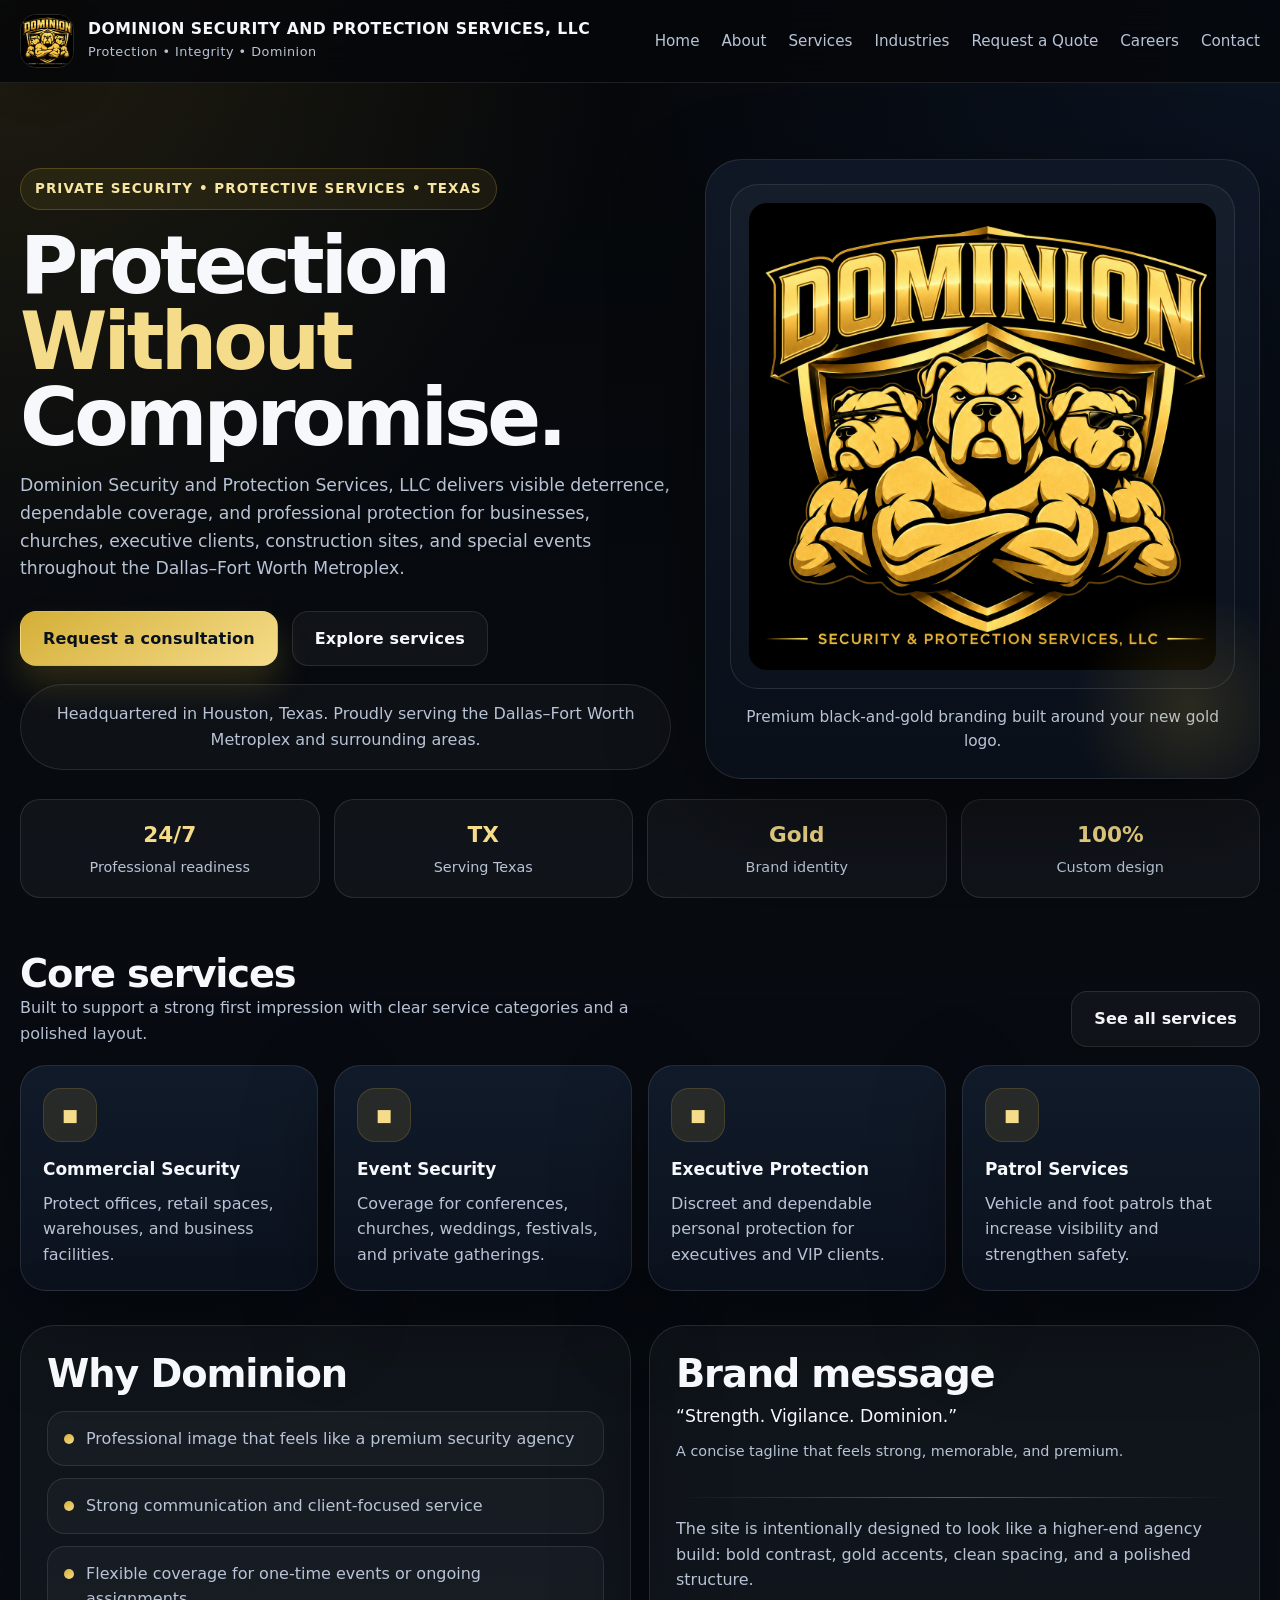
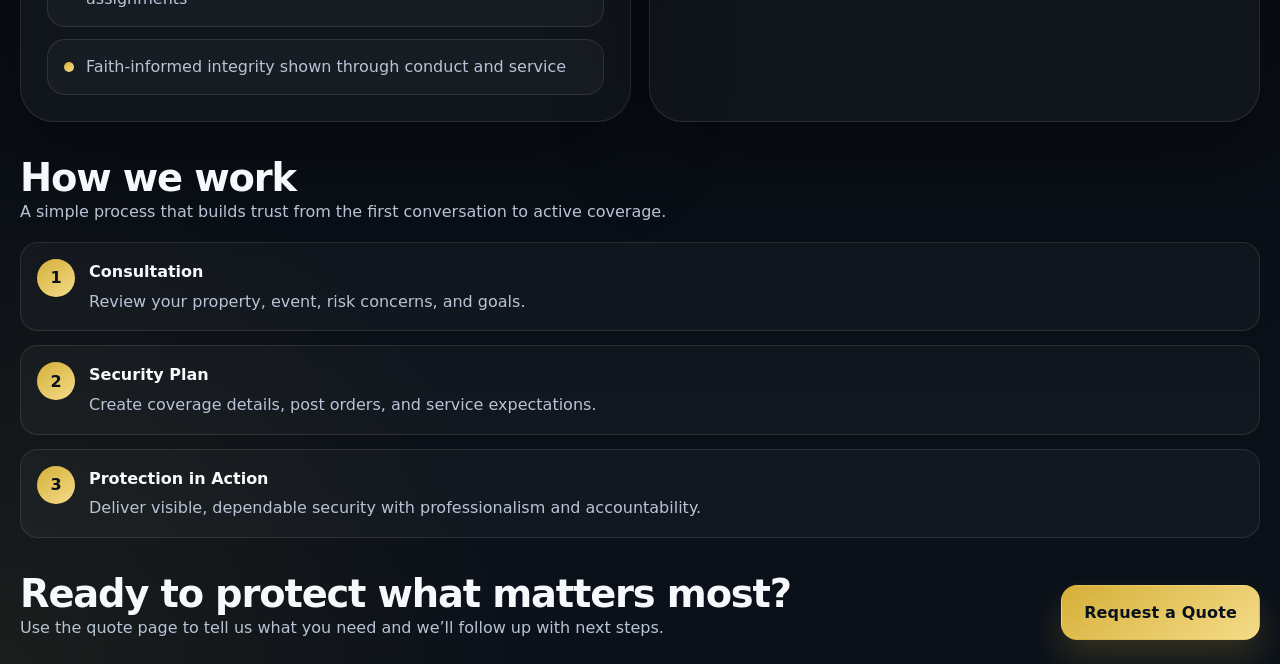
==== index.html @ 02842f71 "Add files via upload" ====
<!DOCTYPE html>
<html lang="en">
<head>
  <meta charset="UTF-8">
  <meta name="viewport" content="width=device-width, initial-scale=1.0">
  <title>Dominion Security and Protection Services, LLC</title>
  <meta name="description" content="Dominion Security and Protection Services, LLC provides professional security, protection, and patrol services across Texas.">
  <link rel="stylesheet" href="styles.css">
</head>
<body>


  <header class="topbar">
    <div class="wrap topbar-inner">
      <div class="brand">
        <img src="logo.png" alt="Dominion Security and Protection Services logo">
        <div>
          <h1>Dominion Security and Protection Services, LLC</h1>
          <p>Protection • Integrity • Dominion</p>
        </div>
      </div>
      <nav>
        <a href="index.html">Home</a>
        <a href="about.html">About</a>
        <a href="services.html">Services</a>
        <a href="industries.html">Industries</a>
        <a href="quote.html">Request a Quote</a>
        <a href="careers.html">Careers</a>
        <a href="contact.html">Contact</a>
      </nav>
    </div>
  </header>

<main class="wrap">
  <section class="hero">
    <div class="hero-grid">
      <div>
        <div class="eyebrow">Private Security • Protective Services • Texas</div>
        <h2>Protection <span class="gold">Without</span> Compromise.</h2>
        <p class="lead">Dominion Security and Protection Services, LLC delivers visible deterrence, dependable coverage, and professional protection for businesses, churches, executive clients, construction sites, and special events throughout the Dallas–Fort Worth Metroplex.</p>
        <div class="hero-actions">
          <a class="btn primary" href="quote.html">Request a consultation</a>
          <a class="btn secondary" href="services.html">Explore services</a>
        </div>
        <div class="strip">Headquartered in Houston, Texas. Proudly serving the Dallas–Fort Worth Metroplex and surrounding areas.</div>
      </div>
      <div class="hero-card">
        <div class="logo-shell"><img src="logo.png" alt="Dominion logo large"></div>
        <div class="hero-note">Premium black-and-gold branding built around your new gold logo.</div>
      </div>
    </div>
    <div class="stats">
      <div class="stat"><strong>24/7</strong><span>Professional readiness</span></div>
      <div class="stat"><strong>TX</strong><span>Serving Texas</span></div>
      <div class="stat"><strong>Gold</strong><span>Brand identity</span></div>
      <div class="stat"><strong>100%</strong><span>Custom design</span></div>
    </div>
  </section>

  <section>
    <div class="section-head"><div><h3>Core services</h3><p>Built to support a strong first impression with clear service categories and a polished layout.</p></div><a class="btn secondary" href="services.html">See all services</a></div>
    <div class="grid-4">
      <div class="card"><div class="icon">◼</div><h4>Commercial Security</h4><p>Protect offices, retail spaces, warehouses, and business facilities.</p></div>
      <div class="card"><div class="icon">◼</div><h4>Event Security</h4><p>Coverage for conferences, churches, weddings, festivals, and private gatherings.</p></div>
      <div class="card"><div class="icon">◼</div><h4>Executive Protection</h4><p>Discreet and dependable personal protection for executives and VIP clients.</p></div>
      <div class="card"><div class="icon">◼</div><h4>Patrol Services</h4><p>Vehicle and foot patrols that increase visibility and strengthen safety.</p></div>
    </div>
  </section>

  <section>
    <div class="two-col">
      <div class="panel">
        <div class="section-head" style="margin-bottom:8px"><div><h3>Why Dominion</h3></div></div>
        <ul class="list">
          <li><span class="bullet"></span><span>Professional image that feels like a premium security agency</span></li>
          <li><span class="bullet"></span><span>Strong communication and client-focused service</span></li>
          <li><span class="bullet"></span><span>Flexible coverage for one-time events or ongoing assignments</span></li>
          <li><span class="bullet"></span><span>Faith-informed integrity shown through conduct and service</span></li>
        </ul>
      </div>
      <div class="panel">
        <div class="section-head" style="margin-bottom:8px"><div><h3>Brand message</h3></div></div>
        <p class="quote">“Strength. Vigilance. Dominion.”<small>A concise tagline that feels strong, memorable, and premium.</small></p>
        <div class="accent-line"></div>
        <p style="margin-top:18px; color:var(--muted);">The site is intentionally designed to look like a higher-end agency build: bold contrast, gold accents, clean spacing, and a polished structure.</p>
      </div>
    </div>
  </section>

  <section>
    <div class="section-head"><div><h3>How we work</h3><p>A simple process that builds trust from the first conversation to active coverage.</p></div></div>
    <div class="timeline">
      <div class="step"><div class="num">1</div><div><h5>Consultation</h5><p>Review your property, event, risk concerns, and goals.</p></div></div>
      <div class="step"><div class="num">2</div><div><h5>Security Plan</h5><p>Create coverage details, post orders, and service expectations.</p></div></div>
      <div class="step"><div class="num">3</div><div><h5>Protection in Action</h5><p>Deliver visible, dependable security with professionalism and accountability.</p></div></div>
    </div>
  </section>

  <section><div class="section-head"><div><h3>Ready to protect what matters most?</h3><p>Use the quote page to tell us what you need and we’ll follow up with next steps.</p></div><a class="btn primary" href="quote.html">Request a Quote</a></div></section>
</main>

<script src="script.js"></script>
</body>
</html>
---- styles.css ----
:root{
  --bg:#05070a; --bg2:#0b111a; --panel:rgba(14,21,33,.92); --panel2:rgba(18,28,44,.96);
  --line:rgba(255,255,255,.10); --text:#f6f8fb; --muted:#b8c3d5;
  --gold:#d4af37; --gold2:#f5dc8a; --shadow:0 30px 90px rgba(0,0,0,.42);
  --radius-xl:34px; --radius-lg:26px; --max:1240px;
}
*{box-sizing:border-box}
html{scroll-behavior:smooth}
body{
  margin:0; font-family:Inter, ui-sans-serif, system-ui, -apple-system, BlinkMacSystemFont, "Segoe UI", sans-serif; color:var(--text);
  background:
    radial-gradient(circle at top left, rgba(212,175,55,.13), transparent 24%),
    radial-gradient(circle at top right, rgba(59,130,246,.10), transparent 26%),
    radial-gradient(circle at bottom left, rgba(212,175,55,.08), transparent 20%),
    linear-gradient(180deg, var(--bg), var(--bg2));
  line-height:1.6; overflow-x:hidden;
}
a{color:inherit;text-decoration:none}
.wrap{width:min(var(--max), calc(100% - 40px)); margin:0 auto}
.topbar{
  position:sticky; top:0; z-index:100; background:rgba(5,7,10,.82); backdrop-filter:blur(20px);
  border-bottom:1px solid var(--line);
}
.topbar-inner{display:flex; align-items:center; justify-content:space-between; gap:20px; padding:14px 0}
.brand{display:flex; align-items:center; gap:14px; min-width:0}
.brand img{width:54px; height:54px; border-radius:16px; object-fit:cover; border:1px solid rgba(255,255,255,.12); box-shadow:0 18px 40px rgba(0,0,0,.28); flex:0 0 auto}
.brand h1{margin:0; font-size:.98rem; line-height:1.15; letter-spacing:.03em; text-transform:uppercase}
.brand p{margin:4px 0 0; color:var(--muted); font-size:.8rem; letter-spacing:.04em}
nav{display:flex; flex-wrap:wrap; gap:22px; justify-content:flex-end}
nav a{color:var(--muted); font-size:.95rem; position:relative}
nav a:hover{color:var(--text)}
nav a::after{content:""; position:absolute; left:0; bottom:-7px; width:0; height:2px; background:linear-gradient(90deg,var(--gold),var(--gold2)); transition:width .25s ease}
nav a:hover::after{width:100%}
.hero{padding:76px 0 26px}
.hero-grid{display:grid; grid-template-columns:1.08fr .92fr; gap:34px; align-items:center}
.eyebrow{display:inline-flex; align-items:center; gap:10px; padding:9px 14px; border-radius:999px; border:1px solid rgba(212,175,55,.26); background:rgba(212,175,55,.09); color:#f7e6a2; font-size:.84rem; text-transform:uppercase; letter-spacing:.08em; font-weight:700}
.hero h2{margin:18px 0 16px; font-size:clamp(3rem,6.2vw,5.9rem); line-height:.96; letter-spacing:-.05em; max-width:11ch}
.hero h2 .gold{color:var(--gold2)}
.lead{margin:0; max-width:62ch; font-size:1.08rem; color:var(--muted)}
.hero-actions{display:flex; flex-wrap:wrap; gap:14px; margin-top:28px}
.btn{display:inline-flex; align-items:center; justify-content:center; gap:10px; padding:14px 22px; border-radius:16px; font-weight:800; border:1px solid transparent; transition:transform .2s ease, background .2s ease; letter-spacing:.01em}
.btn:hover{transform:translateY(-1px)}
.btn.primary{background:linear-gradient(145deg,var(--gold),var(--gold2)); color:#08111d; box-shadow:0 18px 34px rgba(212,175,55,.20)}
.btn.secondary{background:rgba(255,255,255,.04); border-color:var(--line); color:var(--text)}
.hero-card{position:relative; background:linear-gradient(180deg, rgba(16,24,39,.94), rgba(10,16,26,.98)); border:1px solid var(--line); border-radius:36px; box-shadow:var(--shadow); overflow:hidden; padding:24px}
.hero-card::before{content:""; position:absolute; inset:auto -50px -50px auto; width:240px; height:240px; border-radius:50%; background:radial-gradient(circle, rgba(212,175,55,.16), transparent 68%); pointer-events:none}
.logo-shell{border-radius:28px; padding:18px; background:linear-gradient(180deg, rgba(255,255,255,.03), rgba(255,255,255,.01)); border:1px solid var(--line)}
.logo-shell img{width:100%; height:auto; display:block; border-radius:18px}
.hero-note{margin-top:16px; text-align:center; color:var(--muted); font-size:.96rem}
.stats{display:grid; grid-template-columns:repeat(4,1fr); gap:14px; margin-top:20px}
.stat{background:rgba(255,255,255,.04); border:1px solid var(--line); border-radius:20px; padding:18px 16px; text-align:center}
.stat strong{display:block; font-size:1.35rem; color:var(--gold2); margin-bottom:4px}
.stat span{display:block; color:var(--muted); font-size:.9rem}
section{padding:28px 0 6px}
.section-head{display:flex; justify-content:space-between; align-items:flex-end; gap:22px; margin-bottom:18px}
.section-head h3{margin:0; font-size:clamp(1.8rem,3vw,2.75rem); line-height:1.12; letter-spacing:-.03em}
.section-head p{margin:0; color:var(--muted); max-width:64ch}
.strip{margin-top:18px; padding:16px 18px; border:1px solid var(--line); border-radius:999px; background:rgba(255,255,255,.03); color:var(--muted); text-align:center}
.grid-4{display:grid; grid-template-columns:repeat(4,1fr); gap:16px}
.grid-3{display:grid; grid-template-columns:repeat(3,1fr); gap:16px}
.card{background:linear-gradient(180deg, rgba(17,27,43,.96), rgba(12,19,31,.96)); border:1px solid var(--line); border-radius:26px; padding:22px; box-shadow:var(--shadow)}
.icon{width:54px; height:54px; border-radius:18px; display:grid; place-items:center; background:rgba(212,175,55,.12); border:1px solid rgba(212,175,55,.18); color:var(--gold2); font-size:1.25rem; margin-bottom:14px}
.icon.small{width:42px; height:42px; border-radius:14px; margin:0}
.card h4{margin:0 0 8px; font-size:1.06rem}
.card p{margin:0; color:var(--muted)}
.two-col{display:grid; grid-template-columns:1fr 1fr; gap:18px}
.panel{background:rgba(255,255,255,.03); border:1px solid var(--line); border-radius:34px; padding:26px; box-shadow:var(--shadow)}
.list{list-style:none; padding:0; margin:16px 0 0; display:grid; gap:12px}
.list li{display:flex; gap:12px; align-items:flex-start; padding:14px 16px; border-radius:18px; border:1px solid var(--line); background:rgba(255,255,255,.03); color:var(--muted)}
.bullet{width:10px; height:10px; margin-top:8px; border-radius:999px; background:linear-gradient(145deg,var(--gold),var(--gold2)); flex:0 0 auto}
.timeline{display:grid; gap:14px; margin-top:16px}
.step{display:flex; gap:14px; align-items:flex-start; padding:16px; border-radius:18px; border:1px solid var(--line); background:rgba(255,255,255,.03)}
.num{width:38px; height:38px; border-radius:50%; display:grid; place-items:center; flex:0 0 auto; background:linear-gradient(145deg,var(--gold),var(--gold2)); color:#08111d; font-weight:900}
.step h5{margin:0 0 4px; font-size:1rem}
.step p{margin:0; color:var(--muted)}
.quote{font-size:1.08rem; margin:0; color:var(--text)}
.quote small{display:block; color:var(--muted); margin-top:10px}
.faq{display:grid; gap:12px}
details{background:rgba(255,255,255,.03); border:1px solid var(--line); border-radius:18px; padding:16px 18px}
summary{cursor:pointer; font-weight:800}
details p{margin:12px 0 0; color:var(--muted)}
.contact{display:grid; grid-template-columns:.92fr 1.08fr; gap:18px}
.contact-card{background:linear-gradient(180deg, rgba(17,27,43,.98), rgba(10,16,26,.98)); border:1px solid var(--line); border-radius:34px; padding:26px; box-shadow:var(--shadow)}
.contact-item{display:flex; gap:12px; align-items:flex-start; padding:14px 0; border-bottom:1px solid var(--line)}
.contact-item:last-child{border-bottom:none}
.contact-item strong{display:block}
.contact-item span{color:var(--muted); display:block}
form{display:grid; gap:12px}
input, textarea{width:100%; border-radius:16px; border:1px solid var(--line); background:rgba(255,255,255,.04); color:var(--text); padding:14px 16px; font:inherit; outline:none}
input::placeholder, textarea::placeholder{color:#92a0b7}
input:focus, textarea:focus{border-color:rgba(212,175,55,.55)}
textarea{min-height:148px; resize:vertical}
.page-hero{padding:64px 0 26px}
.page-hero .content{background:linear-gradient(180deg, rgba(17,27,43,.96), rgba(12,19,31,.96)); border:1px solid var(--line); border-radius:34px; padding:34px; box-shadow:var(--shadow)}
.page-hero h2{max-width:none; margin-bottom:12px}
.page-hero p{color:var(--muted); max-width:70ch; margin:0}
.badges{display:flex; flex-wrap:wrap; gap:10px; margin-top:20px}
.badge{display:inline-flex; align-items:center; gap:8px; padding:8px 12px; border-radius:999px; border:1px solid var(--line); background:rgba(255,255,255,.03); color:var(--muted); font-size:.9rem}
.footer{padding:28px 0 42px; color:var(--muted); text-align:center; font-size:.92rem}
.accent-line{height:1px; margin:34px 0 0; background:linear-gradient(90deg, transparent, rgba(212,175,55,.45), transparent)}
@media (max-width:1024px){.hero-grid,.grid-4,.grid-3,.two-col,.contact,.stats{grid-template-columns:1fr 1fr}}
@media (max-width:820px){nav{display:none}.hero-grid,.grid-4,.grid-3,.two-col,.contact,.stats{grid-template-columns:1fr}.section-head{flex-direction:column; align-items:flex-start}.hero h2{max-width:none}.topbar-inner{padding:12px 0}}
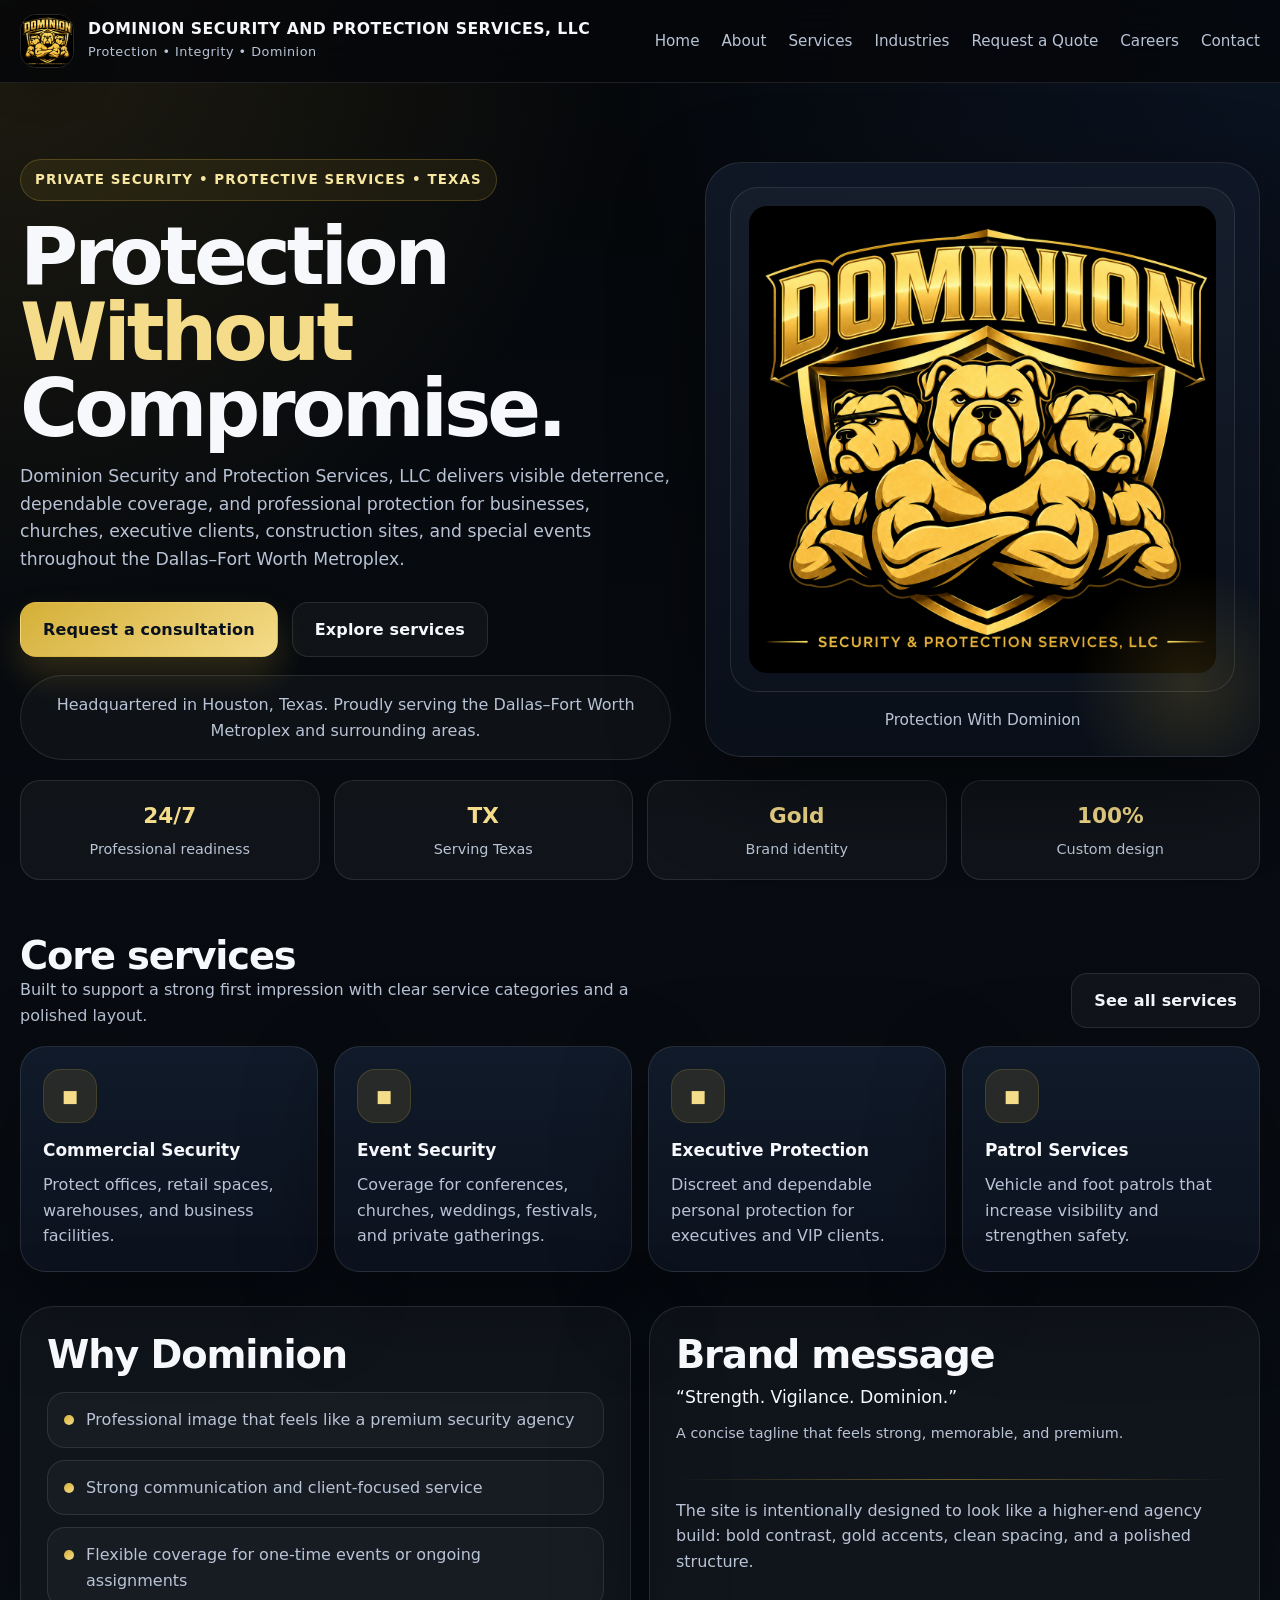
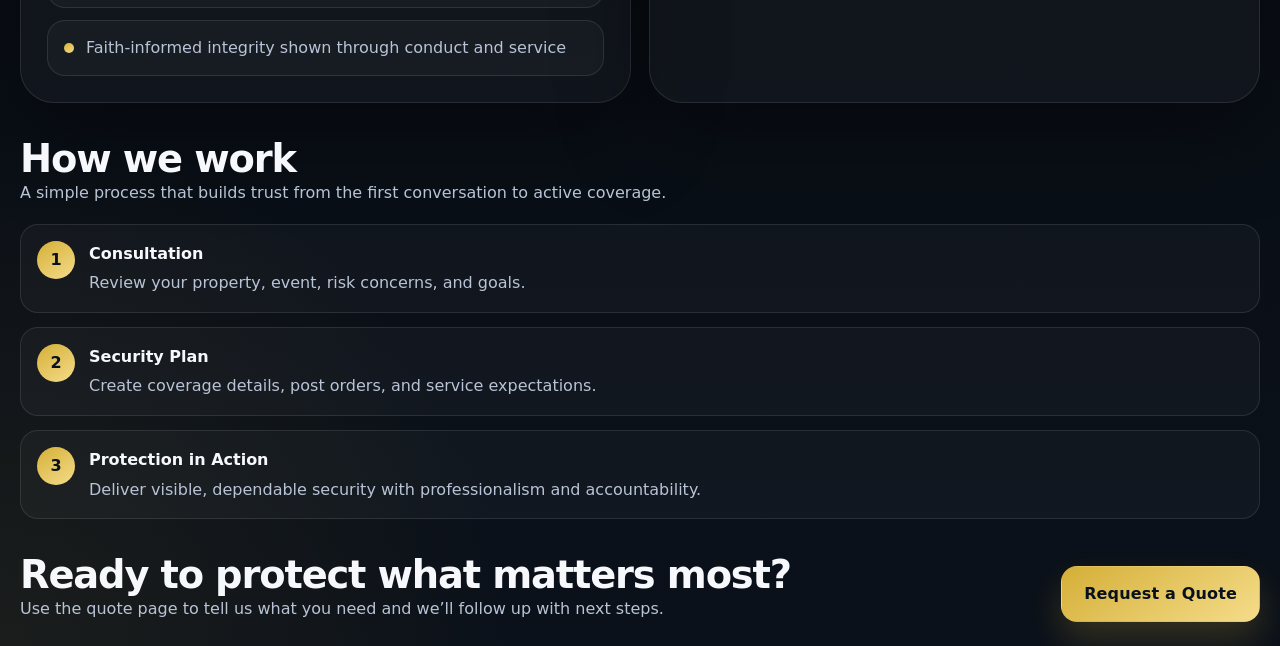
==== commit 1a00081d: "Update hero note text in index.html" ====
--- a/index.html
+++ b/index.html
@@ -46,7 +46,7 @@
       </div>
       <div class="hero-card">
         <div class="logo-shell"><img src="logo.png" alt="Dominion logo large"></div>
-        <div class="hero-note">Premium black-and-gold branding built around your new gold logo.</div>
+        <div class="hero-note">Protection With Dominion</div>
       </div>
     </div>
     <div class="stats">
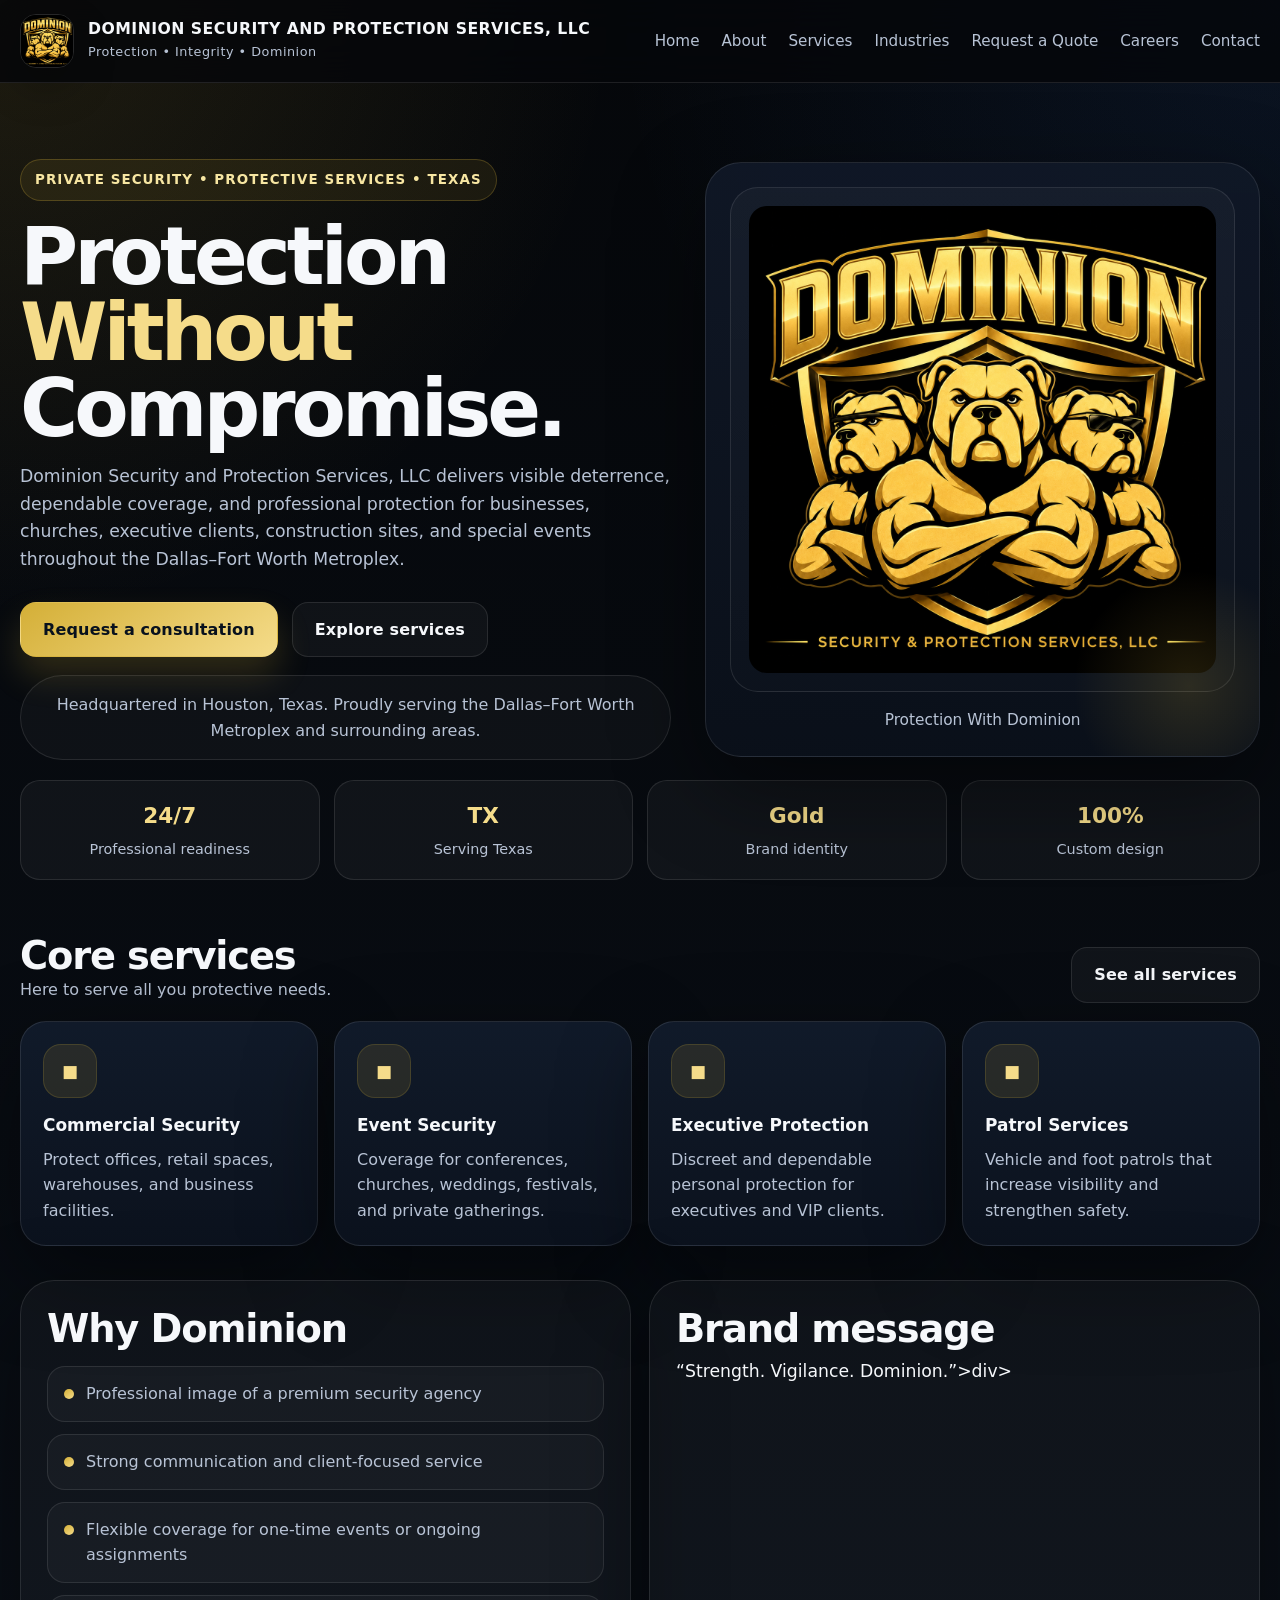
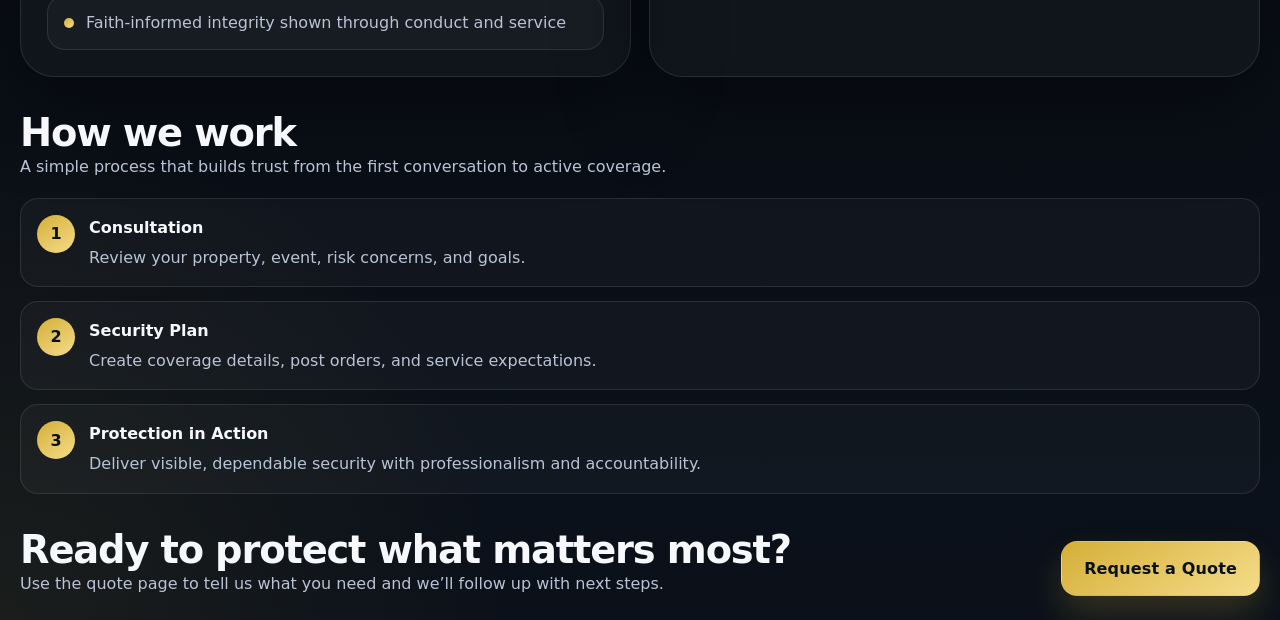
==== commit e86057c5: "Update service description and brand message" ====
--- a/index.html
+++ b/index.html
@@ -58,7 +58,7 @@
   </section>
 
   <section>
-    <div class="section-head"><div><h3>Core services</h3><p>Built to support a strong first impression with clear service categories and a polished layout.</p></div><a class="btn secondary" href="services.html">See all services</a></div>
+    <div class="section-head"><div><h3>Core services</h3><p>Here to serve all you protective needs.</p></div><a class="btn secondary" href="services.html">See all services</a></div>
     <div class="grid-4">
       <div class="card"><div class="icon">◼</div><h4>Commercial Security</h4><p>Protect offices, retail spaces, warehouses, and business facilities.</p></div>
       <div class="card"><div class="icon">◼</div><h4>Event Security</h4><p>Coverage for conferences, churches, weddings, festivals, and private gatherings.</p></div>
@@ -72,7 +72,7 @@
       <div class="panel">
         <div class="section-head" style="margin-bottom:8px"><div><h3>Why Dominion</h3></div></div>
         <ul class="list">
-          <li><span class="bullet"></span><span>Professional image that feels like a premium security agency</span></li>
+          <li><span class="bullet"></span><span>Professional image of a premium security agency</span></li>
           <li><span class="bullet"></span><span>Strong communication and client-focused service</span></li>
           <li><span class="bullet"></span><span>Flexible coverage for one-time events or ongoing assignments</span></li>
           <li><span class="bullet"></span><span>Faith-informed integrity shown through conduct and service</span></li>
@@ -80,9 +80,7 @@
       </div>
       <div class="panel">
         <div class="section-head" style="margin-bottom:8px"><div><h3>Brand message</h3></div></div>
-        <p class="quote">“Strength. Vigilance. Dominion.”<small>A concise tagline that feels strong, memorable, and premium.</small></p>
-        <div class="accent-line"></div>
-        <p style="margin-top:18px; color:var(--muted);">The site is intentionally designed to look like a higher-end agency build: bold contrast, gold accents, clean spacing, and a polished structure.</p>
+        <p class="quote">“Strength. Vigilance. Dominion.”>div></p>
       </div>
     </div>
   </section>
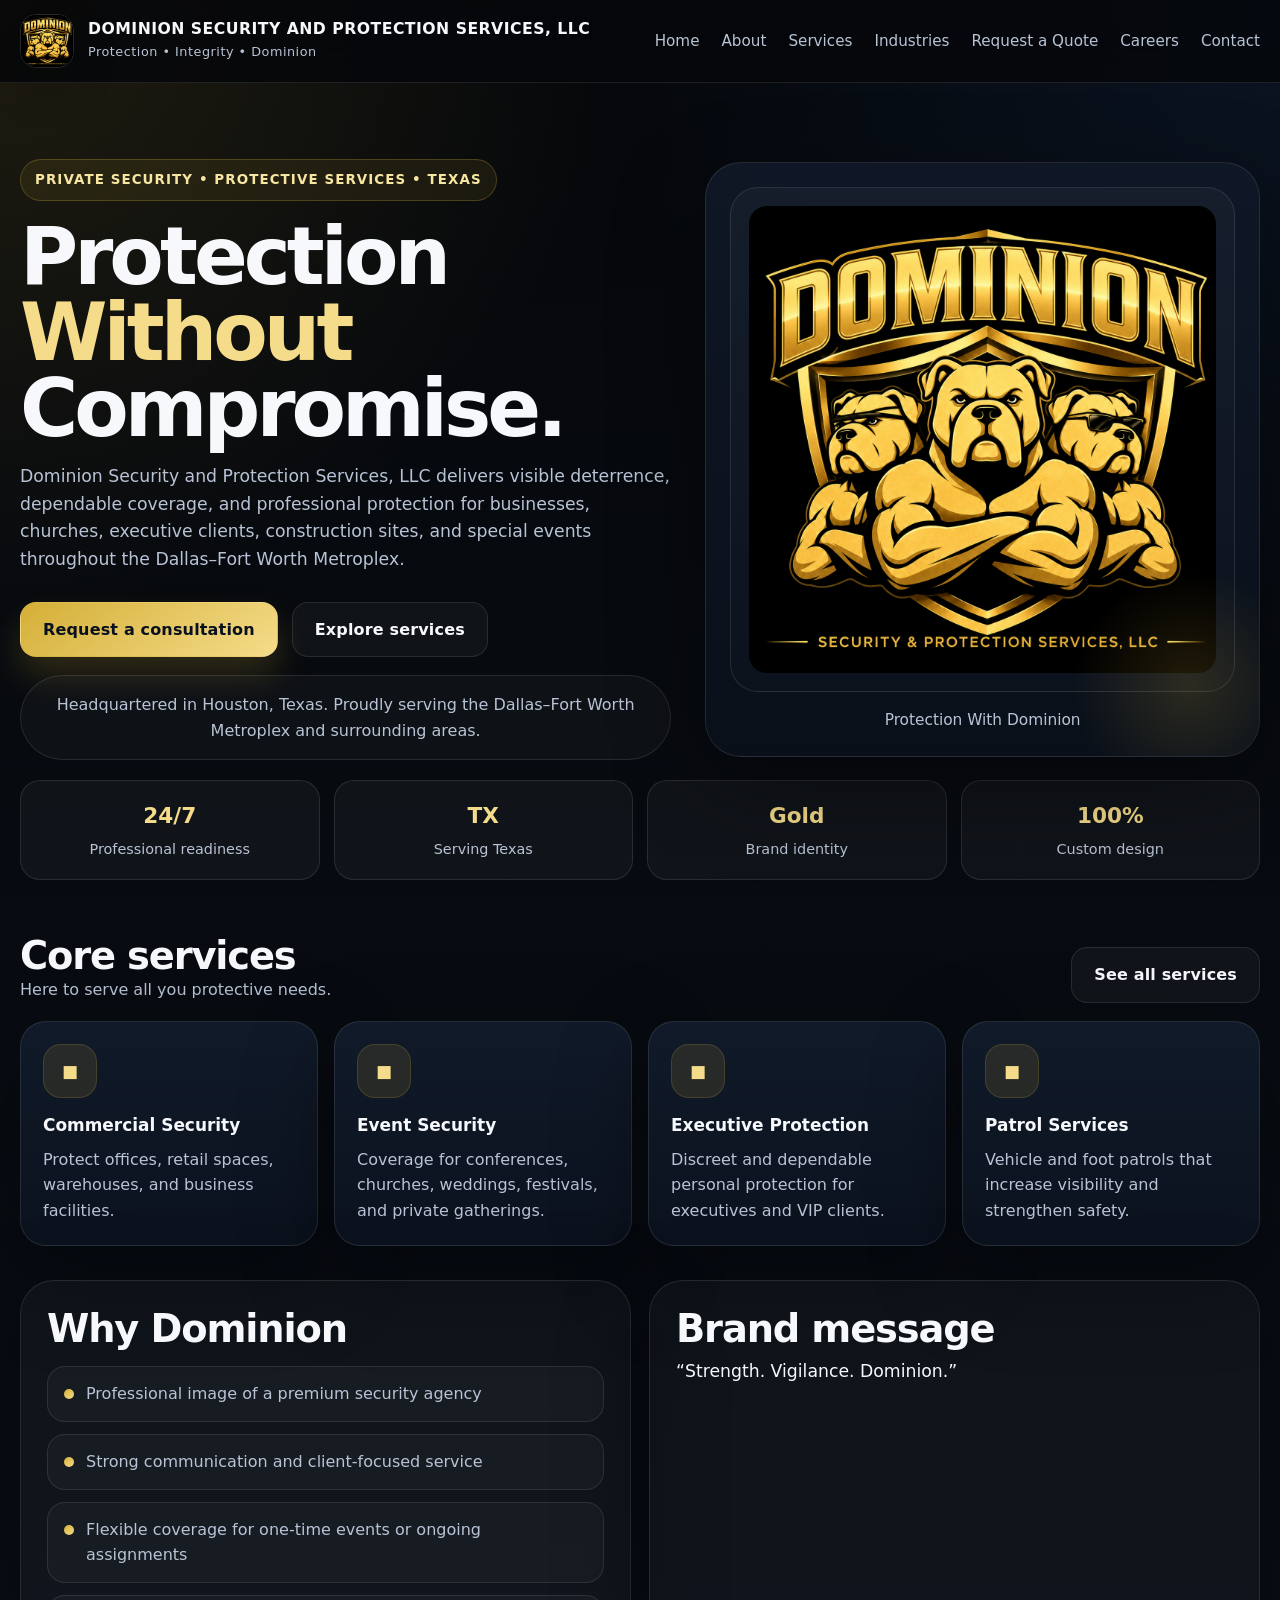
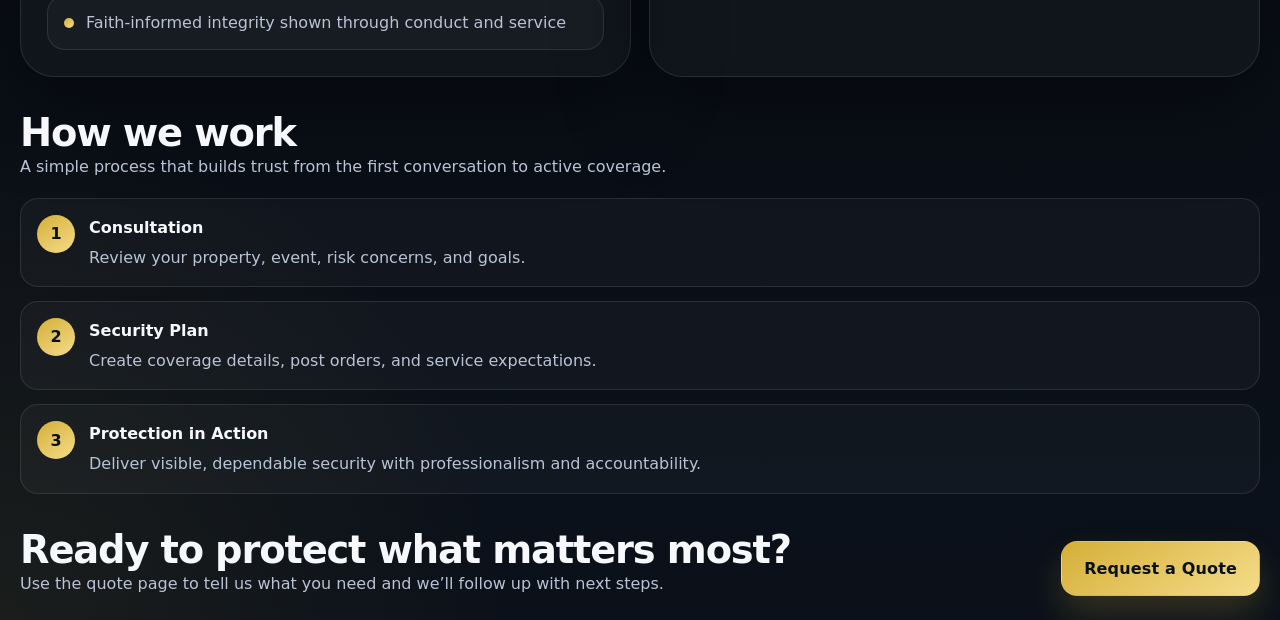
==== commit 3d02b2b6: "Fix HTML tag closure in brand message paragraph" ====
--- a/index.html
+++ b/index.html
@@ -80,7 +80,7 @@
       </div>
       <div class="panel">
         <div class="section-head" style="margin-bottom:8px"><div><h3>Brand message</h3></div></div>
-        <p class="quote">“Strength. Vigilance. Dominion.”>div></p>
+        <p class="quote">“Strength. Vigilance. Dominion.”</p>
       </div>
     </div>
   </section>
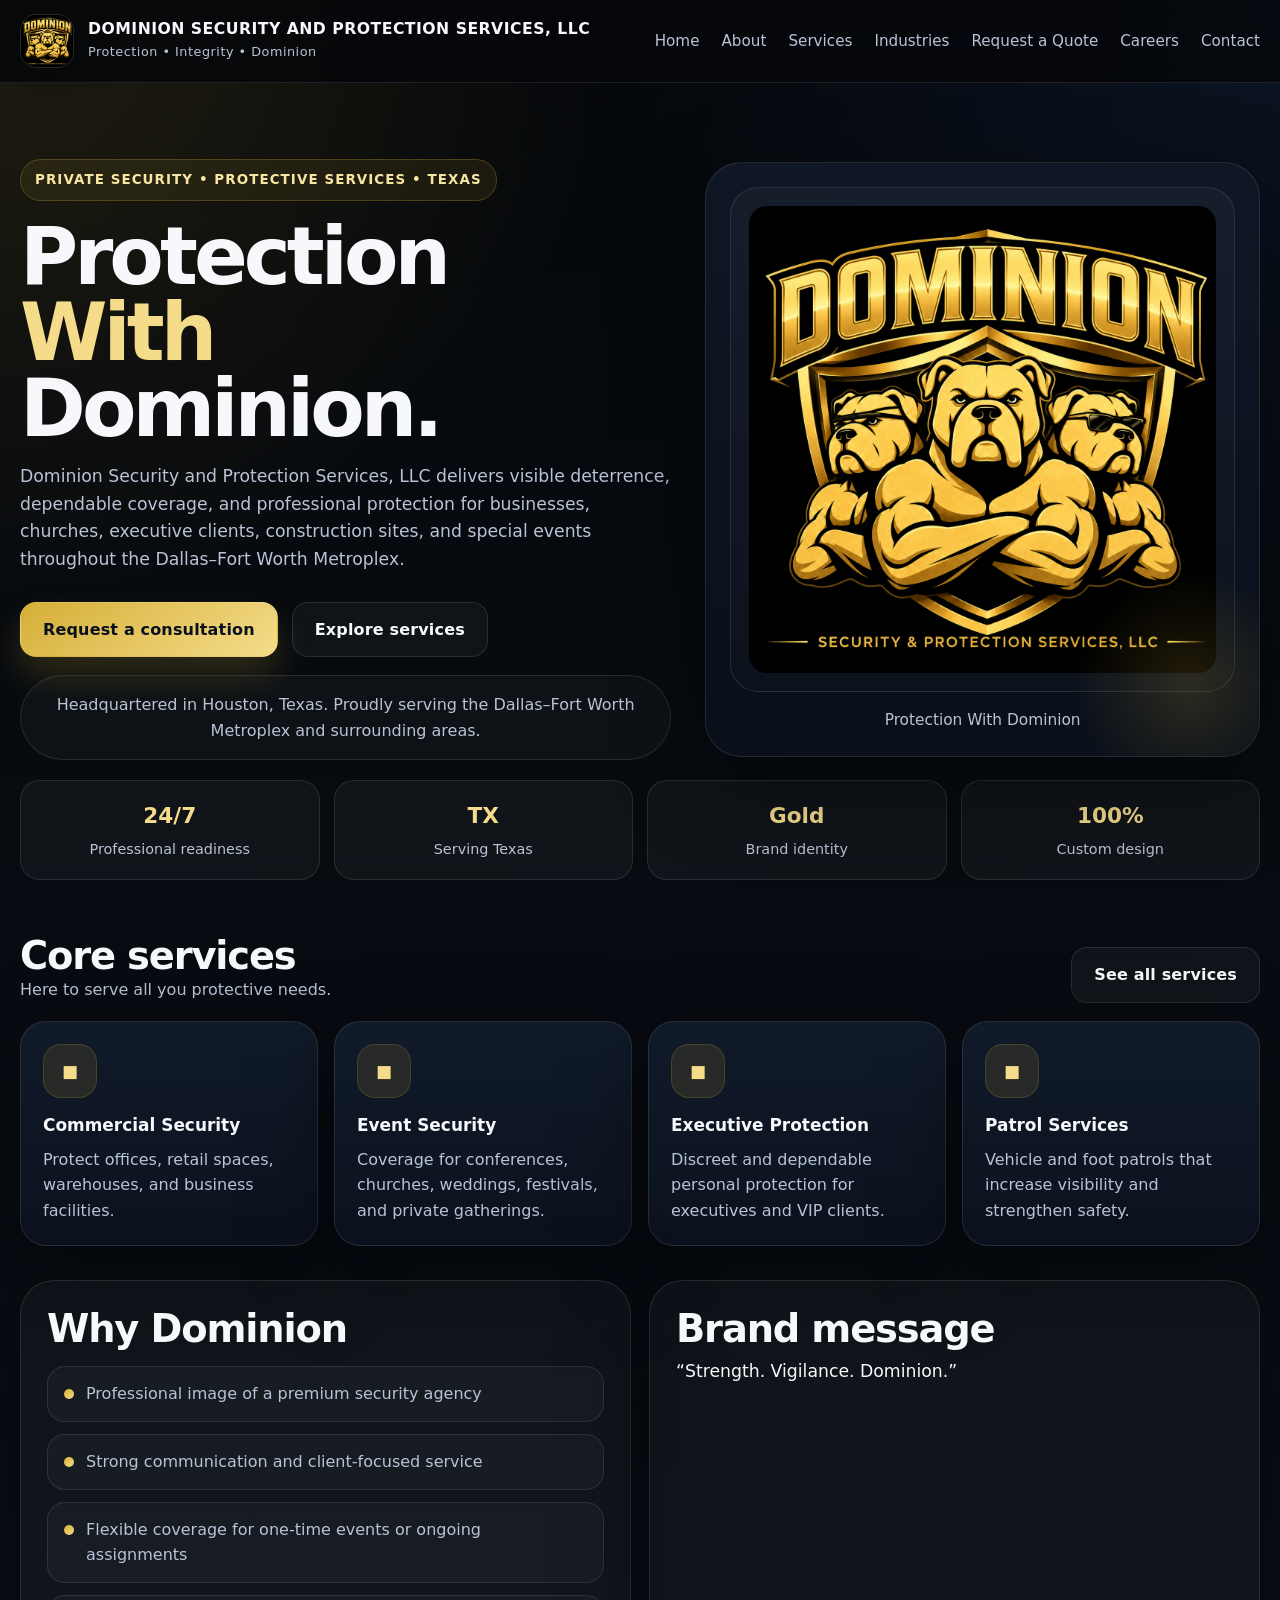
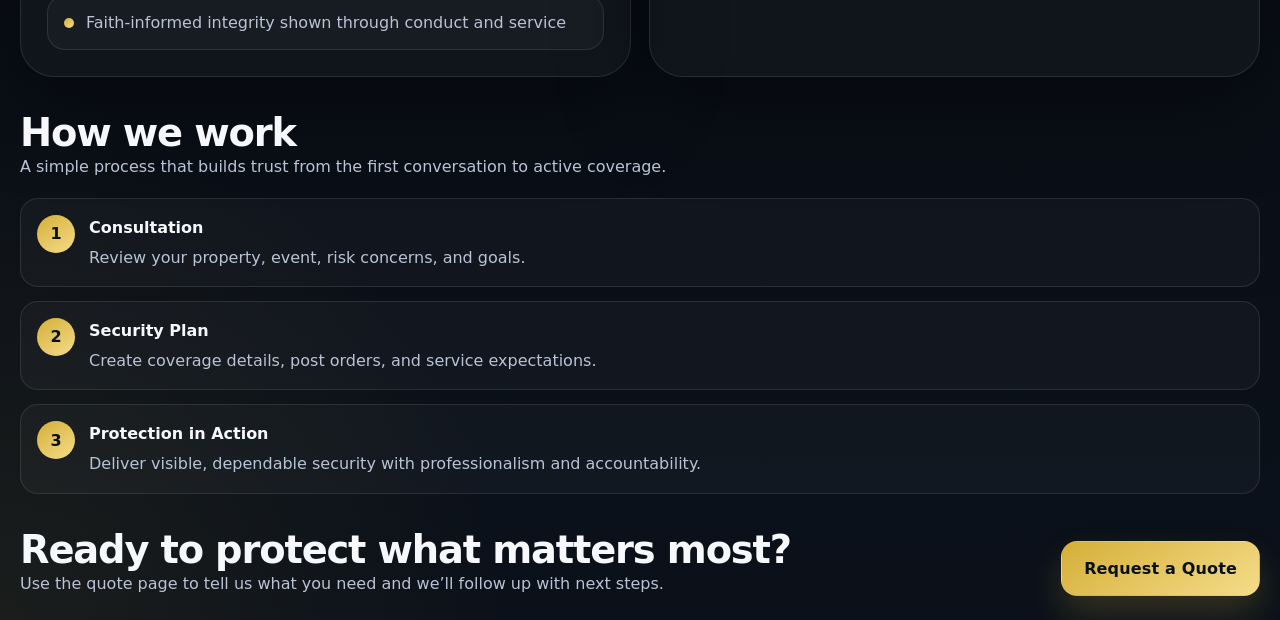
==== commit e5fb56cd: "Update hero section heading in index.html" ====
--- a/index.html
+++ b/index.html
@@ -36,7 +36,7 @@
     <div class="hero-grid">
       <div>
         <div class="eyebrow">Private Security • Protective Services • Texas</div>
-        <h2>Protection <span class="gold">Without</span> Compromise.</h2>
+        <h2>Protection <span class="gold">With</span> Dominion.</h2>
         <p class="lead">Dominion Security and Protection Services, LLC delivers visible deterrence, dependable coverage, and professional protection for businesses, churches, executive clients, construction sites, and special events throughout the Dallas–Fort Worth Metroplex.</p>
         <div class="hero-actions">
           <a class="btn primary" href="quote.html">Request a consultation</a>
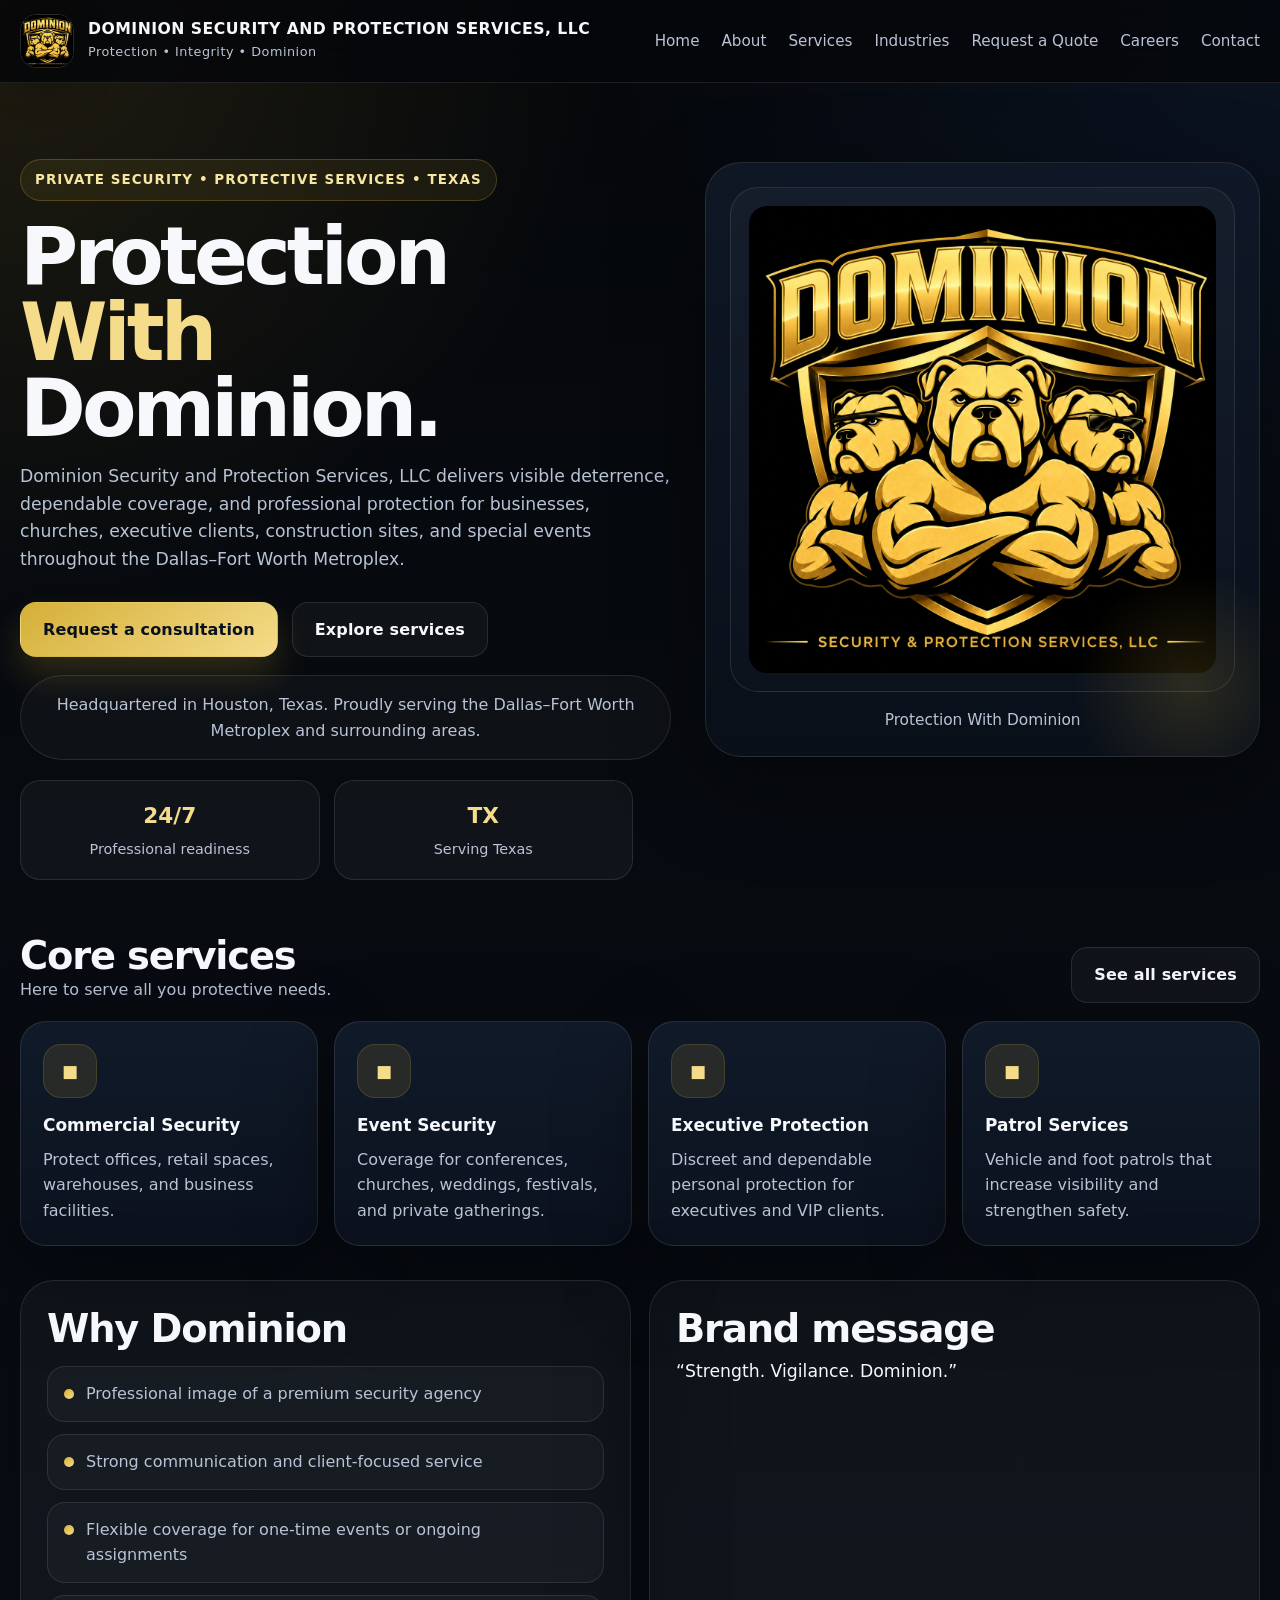
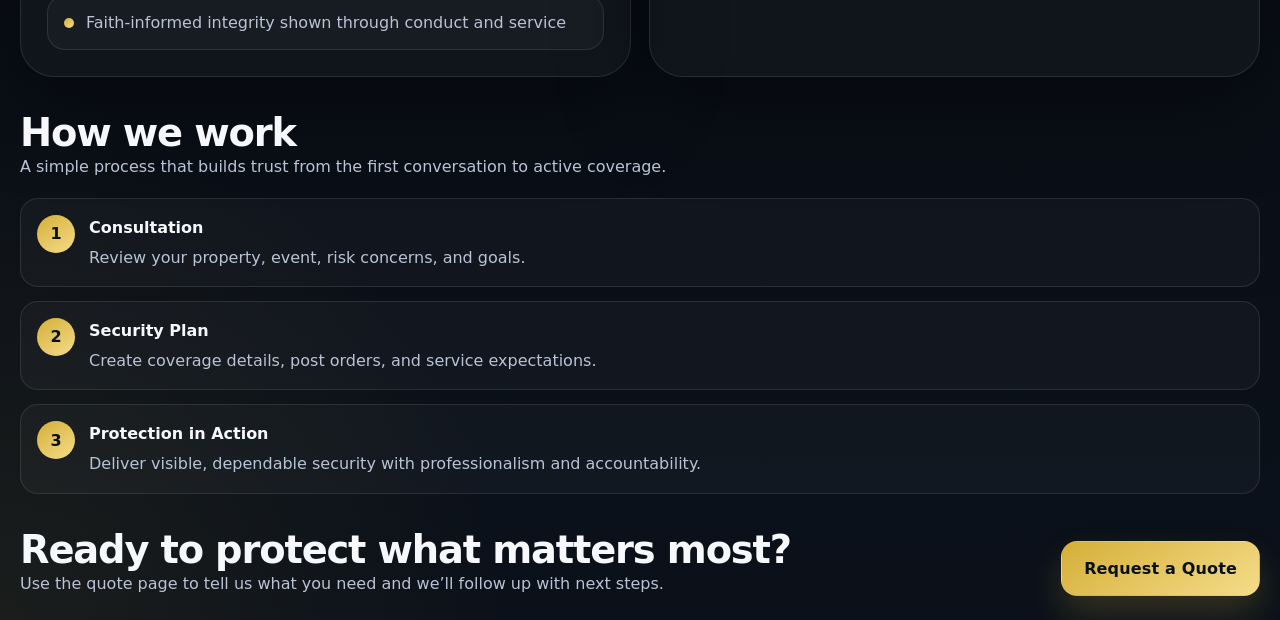
==== commit d5161746: "Update index.html" ====
--- a/index.html
+++ b/index.html
@@ -52,8 +52,6 @@
     <div class="stats">
       <div class="stat"><strong>24/7</strong><span>Professional readiness</span></div>
       <div class="stat"><strong>TX</strong><span>Serving Texas</span></div>
-      <div class="stat"><strong>Gold</strong><span>Brand identity</span></div>
-      <div class="stat"><strong>100%</strong><span>Custom design</span></div>
     </div>
   </section>
 
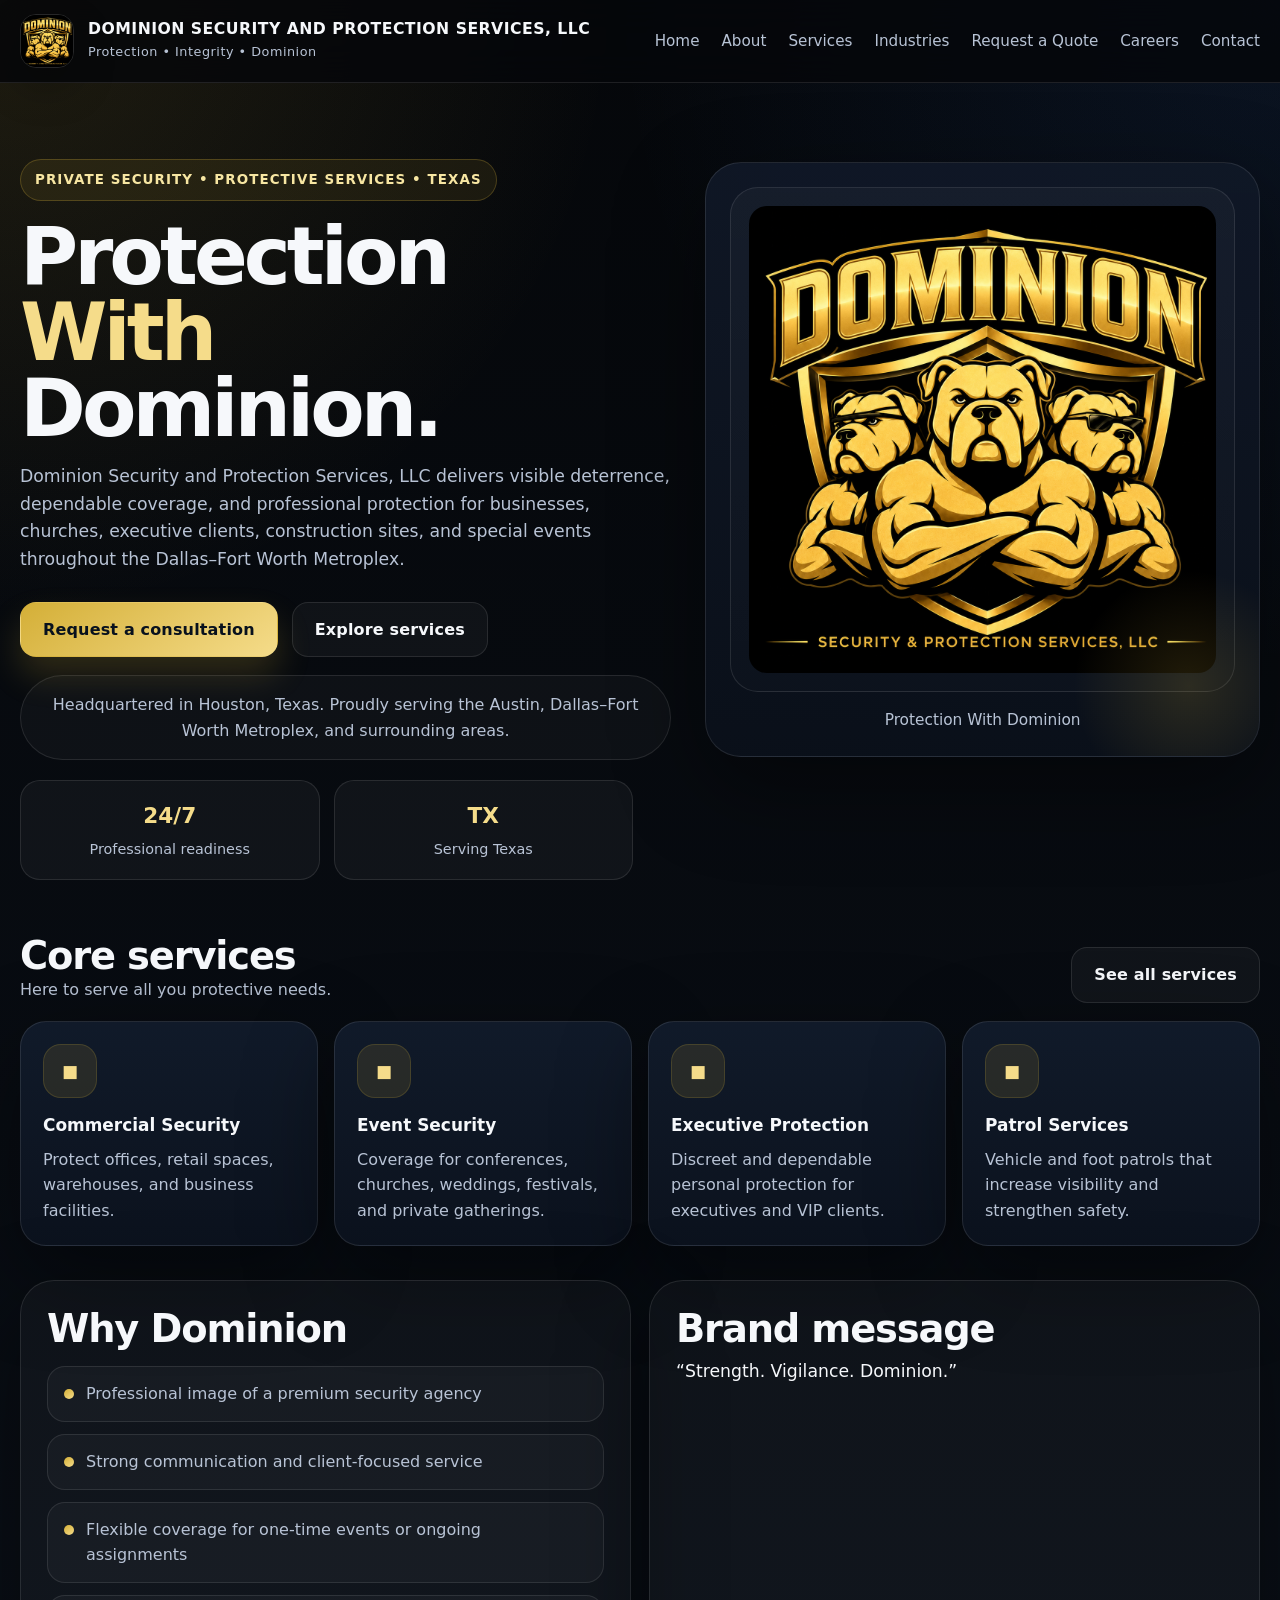
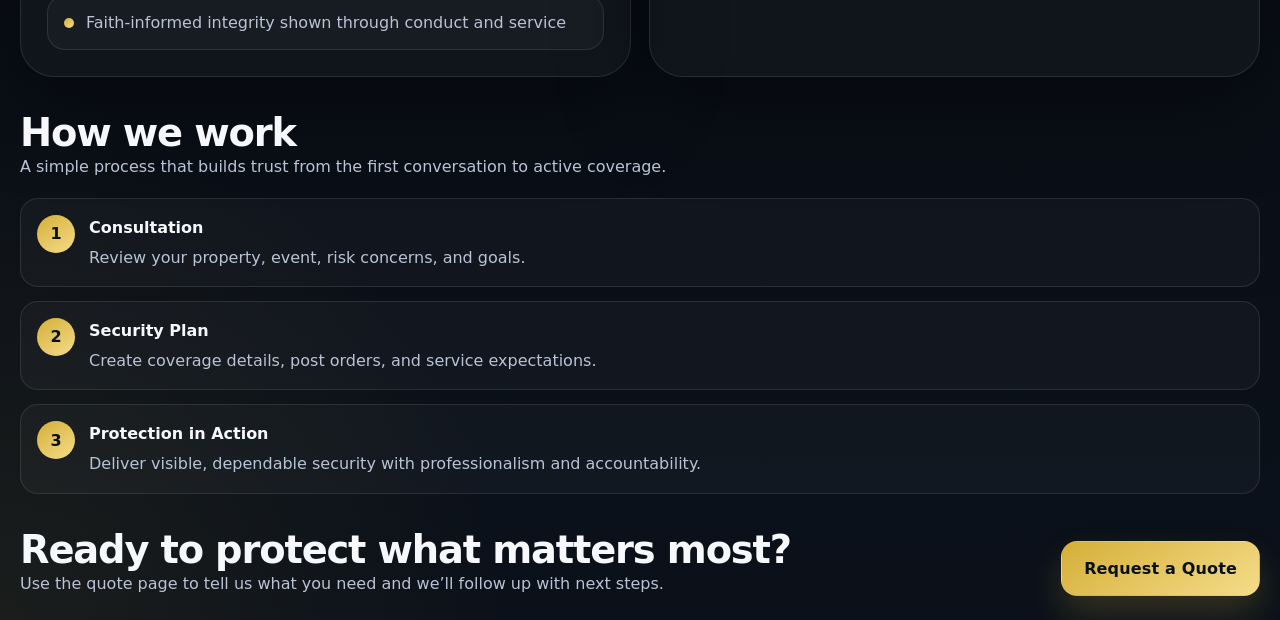
==== commit d7d5152a: "Update service area from DFW to include Austin" ====
--- a/index.html
+++ b/index.html
@@ -42,7 +42,7 @@
           <a class="btn primary" href="quote.html">Request a consultation</a>
           <a class="btn secondary" href="services.html">Explore services</a>
         </div>
-        <div class="strip">Headquartered in Houston, Texas. Proudly serving the Dallas–Fort Worth Metroplex and surrounding areas.</div>
+        <div class="strip">Headquartered in Houston, Texas. Proudly serving the Austin, Dallas–Fort Worth Metroplex, and surrounding areas.</div>
       </div>
       <div class="hero-card">
         <div class="logo-shell"><img src="logo.png" alt="Dominion logo large"></div>
